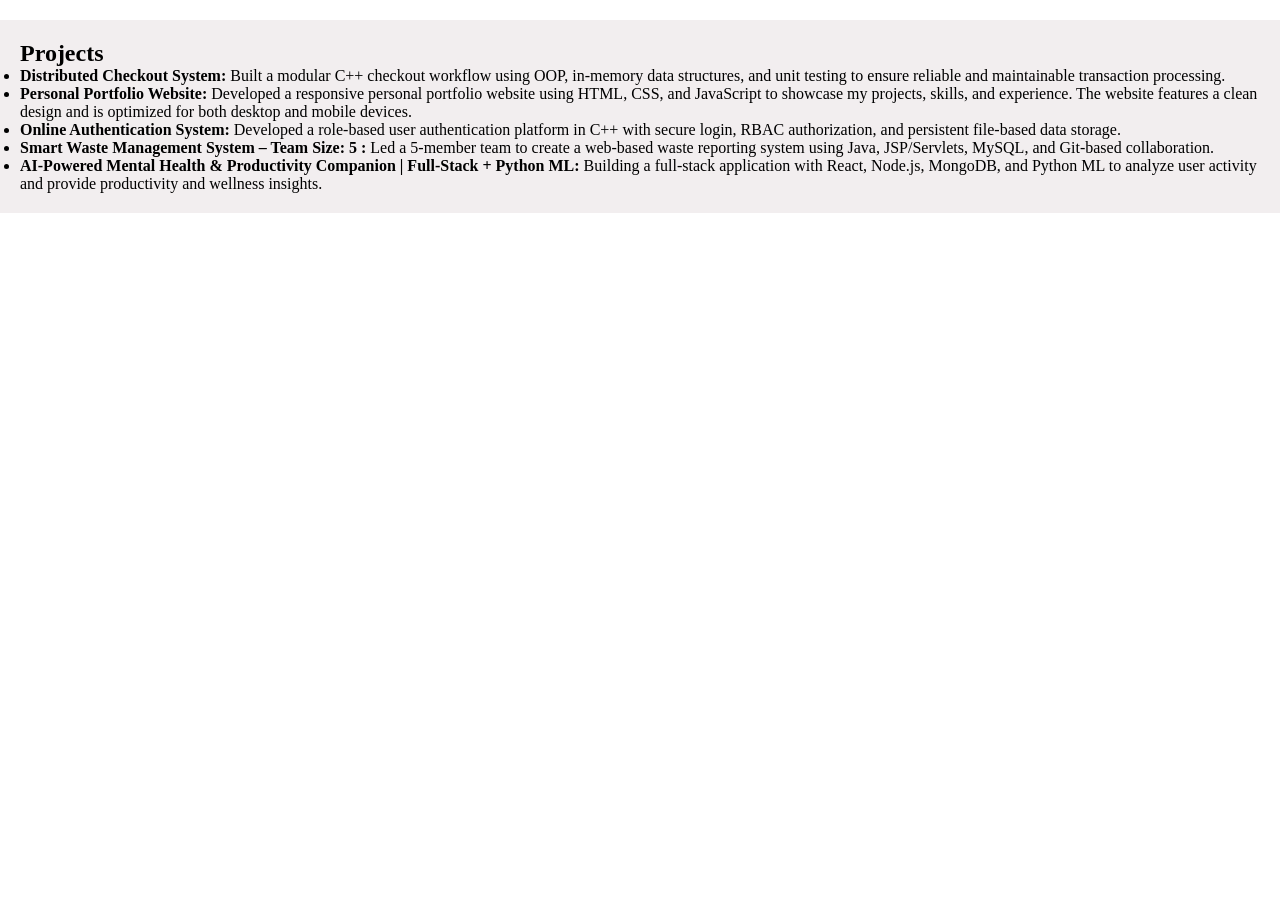
==== projects.html @ d2cfe3a2 "Add files via upload" ====
<!DOCTYPE html>
<html lang="en">
<head>
  <meta charset="UTF-8">
  <meta name="viewport" content="width=device-width, initial-scale=1.0">
  <title> Anant Bangar Portfolio</title>
  <link rel="shortcut icon" href="portfolio-icon.jpg">
  <link rel="stylesheet" href="style.css">
</head>
<body>
    <main>
        <!-- project section -->
        <section id="projects">
        <h2>Projects</h2>
          <ul>
            <li><strong>Distributed Checkout System:</strong> Built a modular C++ checkout workflow using OOP, in-memory data structures, and unit testing to ensure reliable and maintainable transaction processing.</li>
            <li><strong>Personal Portfolio Website:</strong> Developed a responsive personal portfolio website using HTML, CSS, and JavaScript to showcase my projects, skills, and experience. The website features a clean design and is optimized for both desktop and mobile devices.</li>
            <li><strong>Online Authentication System:</strong> Developed a role-based user authentication platform in C++ with secure login, RBAC authorization, and persistent file-based data storage. </li>
            <li><strong>Smart Waste Management System – Team Size: 5 :</strong> Led a 5-member team to create a web-based waste reporting system using Java, JSP/Servlets, MySQL, and Git-based collaboration.</li>
            <li><strong>AI-Powered Mental Health & Productivity Companion | Full-Stack + Python ML: </strong>Building a full-stack application with React, Node.js, MongoDB, and Python ML to analyze user activity and provide productivity and wellness insights.  </li>
           </ul>
        </section>
    </main>
</body>
</html>
---- style.css ----
*{
    margin: 0;
    padding: 0;
    box-sizing: border-box;
}
h1{
    color: rgb(242, 238, 239);
}
.intro{
    justify-content: center;
    align-items: center;
    background-color: #778899;
    /* margin-top: 40px; */
    /* margin-bottom: 30px; */
    /* padding-top: 20px; */
}
.intro img{
    /* margin-left: 10px;
    margin-right: 15px; */
    border-radius: 200px;
    background-color: white;
    padding: 10px;
}
.intro a{
    /* display: inline-block; */
    display: flex;
    flex-wrap: wrap;
    flex-direction: row;
    margin-left: 60px;
    margin-top: 8px;
    justify-content: center;
    align-items: center;
    text-decoration: none;
}
.resume-btn{
    font-size: 20px;
    text-decoration: none;
    border-radius: 6px;
    font-weight: bold;
    border: 2px solid black;
    padding: 10px;
}
.intro p{
    margin-top: 5px;
}
.image{
    display: flex;
    justify-content: center;
    align-items: center;
}

.navbar{
    font-style: italic;
    display: flex;
    justify-content: right;
    align-items: right;
    margin-top: 5px;
    /* margin-bottom: 20px; */
    position: sticky;
    top: 0;
    
    /* background-color: rgb(242, 238, 239); */
}
.navbar a{
    margin: 0 15px;
    display: inline-block;
    padding: 10px;
    background-color: lightslategrey;
    color: white;
    text-decoration: none;
    border-radius: 6px;
    font-weight: bold;
    border: 2px solid black;
}
#sections{
    display: flex;
    justify-content: center;
    align-items: center;
    margin-top: 40px;
    padding: 50px;
    margin-left: 50px;
    margin-right: 20px;
    height: 50vh;
}
#sections a{
    margin: 0 15px;
    /* display: inline-block; */
    padding: 10px;
    background-color: rgba(119, 136, 153, 0.326);
    color: white;
    text-decoration: none;
    border-radius: 6px;
    font-weight: bold;
    border: 2px solid black;
    font-size: 70px;
}
.description{
    background-color: lightslategrey;
    padding: 20px;
}
.description h1{
    text-align: center;
    font-size: 50px;
}
.description p{
    font-size: 30px;
    margin-top: 15px;
    text-align: center;
}
#education, #skills, #projects, #achievements{
    background-color: rgb(242, 238, 239);
    padding: 20px;
    margin-top: 20px;
}
#socials{
    padding: 20px;
    margin-top: 20px;
}
#socials a{
    display: inline-block;
    margin-right: 15px;
    margin-top: 5px;
    padding: 10px;
    background-color: lightslategrey;
    color: white;
    text-decoration: none;
    border-radius: 6px;
    font-weight: bold;
    border: 2px solid black;
}
#FAQs{
    background-color: rgb(242, 238, 239);
    padding: 20px;
    margin-top: 20px;
}
.footer{
    background-color: rgba(225, 219, 211, 0.521);
    padding-bottom: 40px;
    padding-top: 20px;
}
#contact-form{
    background-color: rgb(242, 238, 239);
    padding-left: 100px;
    padding-top: 50px;
    padding-bottom: 30px;
    margin-top: 20px;
    font-size: 40px;
}
#contact-form h2{
    margin-bottom: 80px;
    /* padding-top: 30px; */
}
#name, #email, #message{
    padding: 10px;
    font-size: 25px;
}
#button{
    font-size: 20px;
    text-decoration: none;
    border-radius: 6px;
    /* font-weight: bold; */
    border: 2px solid gray;
    padding: 10px;
}
#checkbox{
    /* width: 20px;
    height: 20px; */
    padding-top: 5px;
    padding-left: 7px;
    font-size: 27px;
}
#HTML, #CSS, #JavaScript{
    display: inline-block;
    margin-right: 15px;
    /* margin-top: 5px; */
    padding: 10px;
}
#achievements{
    padding-left: 10%;
    padding-right: 10%;
    width: 100%;
    height: 100vh;
}
#achievements h2{
    font-size: 50px;
    margin-bottom: 20px;
    display: flex;
    justify-content: center;
    align-items: center;
}
#achievements ul{
    font-size: 30px;
    margin-top: 15px;
    
}
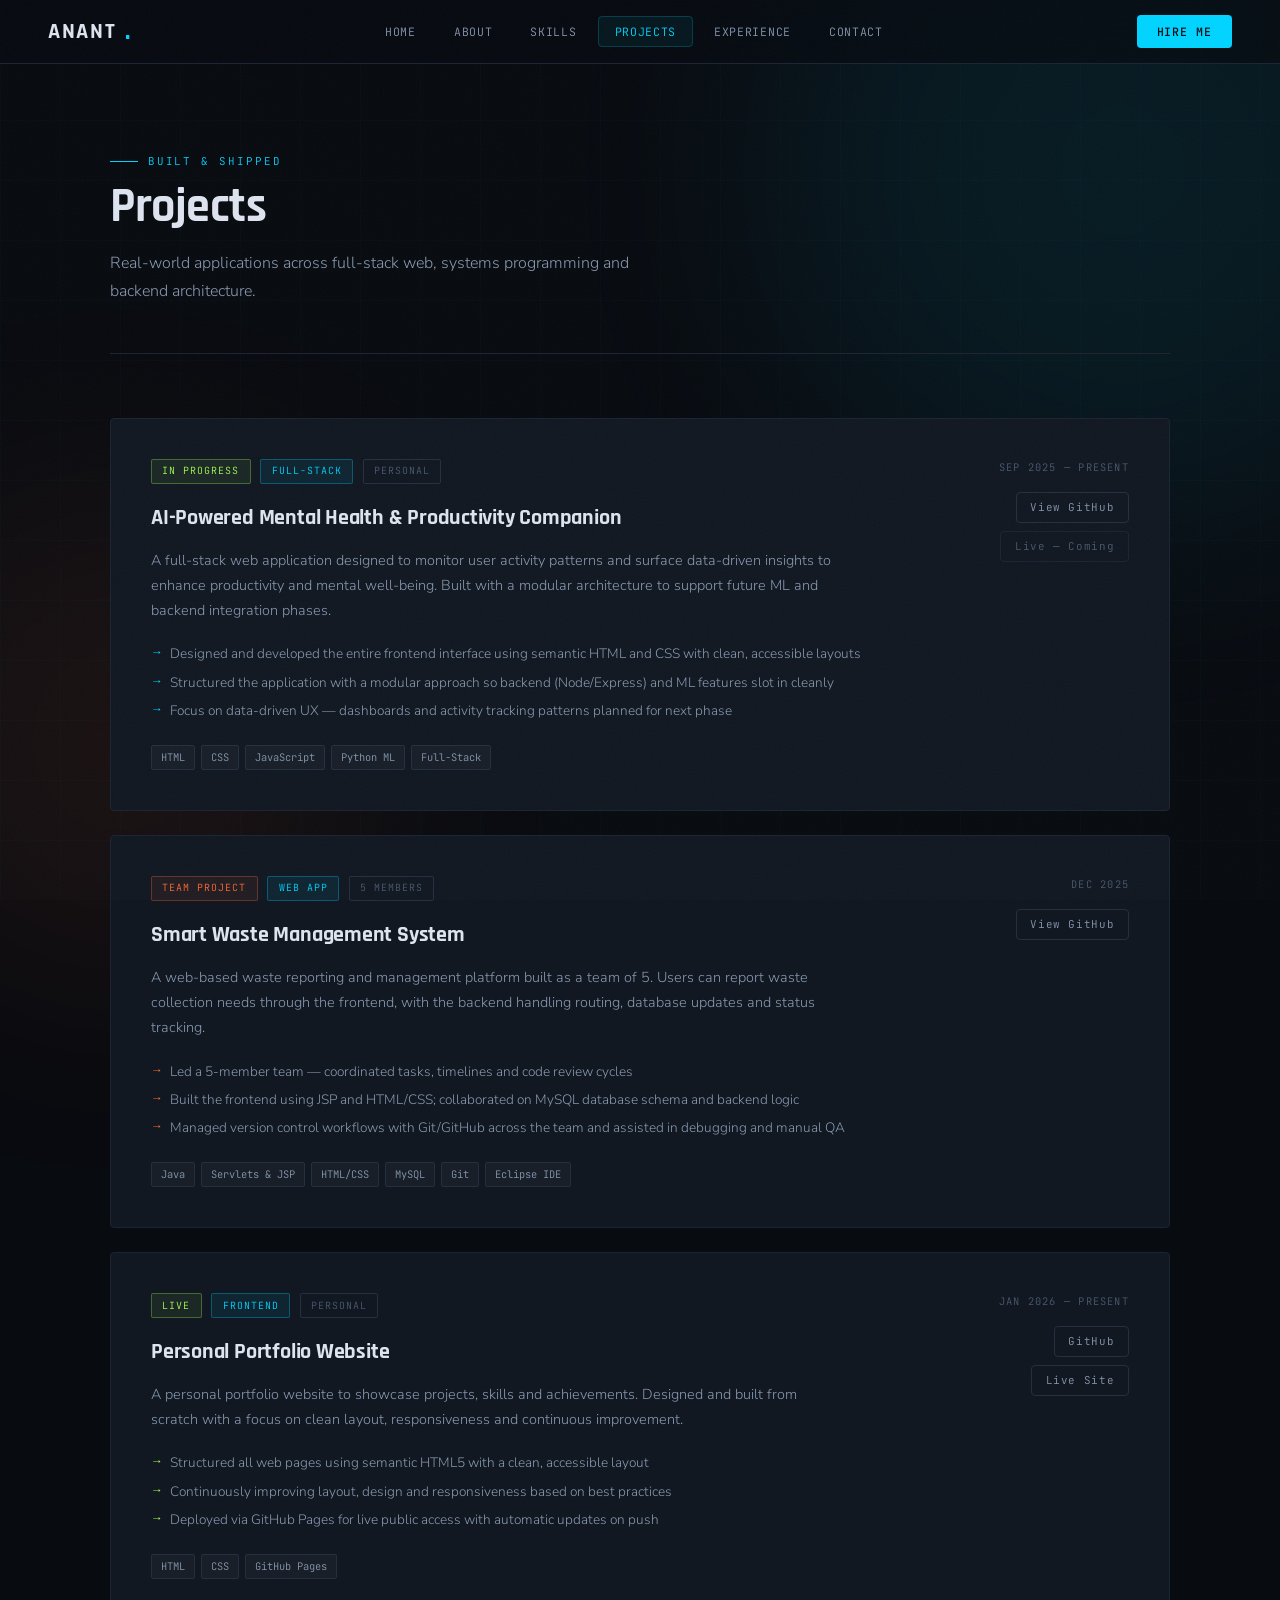
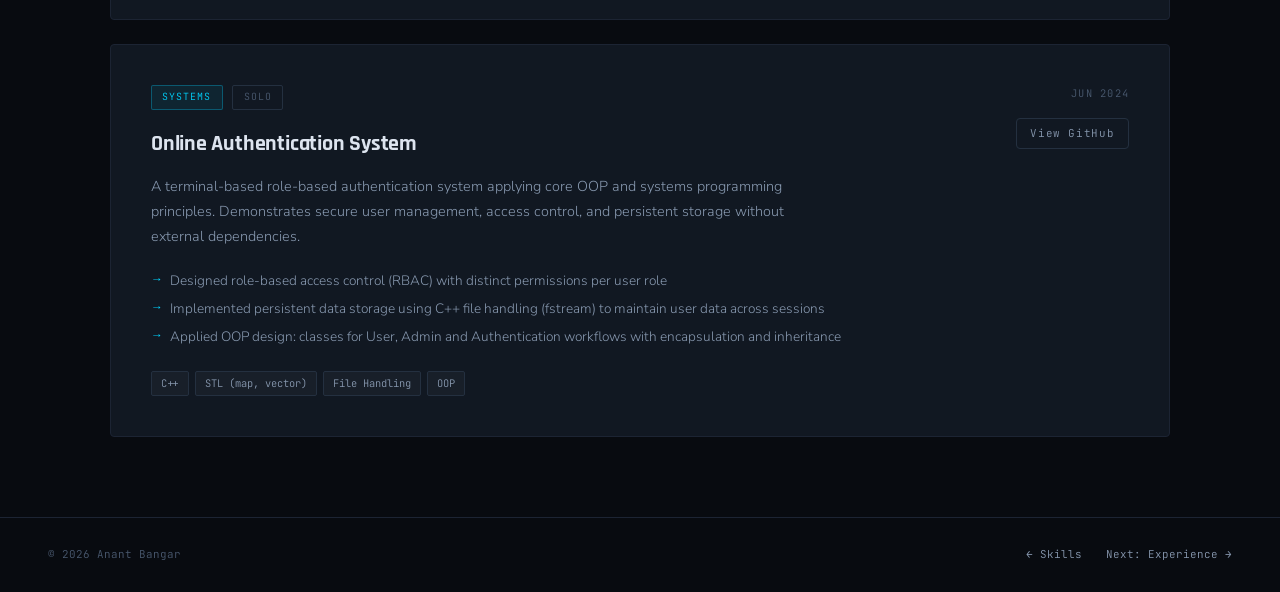
==== commit fc14e996: "Add files via upload" ====
--- a/projects.html
+++ b/projects.html
@@ -1,25 +1,289 @@
-<!DOCTYPE html>
-<html lang="en">
-<head>
-  <meta charset="UTF-8">
-  <meta name="viewport" content="width=device-width, initial-scale=1.0">
-  <title> Anant Bangar Portfolio</title>
-  <link rel="shortcut icon" href="portfolio-icon.jpg">
-  <link rel="stylesheet" href="style.css">
-</head>
-<body>
-    <main>
-        <!-- project section -->
-        <section id="projects">
-        <h2>Projects</h2>
-          <ul>
-            <li><strong>Distributed Checkout System:</strong> Built a modular C++ checkout workflow using OOP, in-memory data structures, and unit testing to ensure reliable and maintainable transaction processing.</li>
-            <li><strong>Personal Portfolio Website:</strong> Developed a responsive personal portfolio website using HTML, CSS, and JavaScript to showcase my projects, skills, and experience. The website features a clean design and is optimized for both desktop and mobile devices.</li>
-            <li><strong>Online Authentication System:</strong> Developed a role-based user authentication platform in C++ with secure login, RBAC authorization, and persistent file-based data storage. </li>
-            <li><strong>Smart Waste Management System – Team Size: 5 :</strong> Led a 5-member team to create a web-based waste reporting system using Java, JSP/Servlets, MySQL, and Git-based collaboration.</li>
-            <li><strong>AI-Powered Mental Health & Productivity Companion | Full-Stack + Python ML: </strong>Building a full-stack application with React, Node.js, MongoDB, and Python ML to analyze user activity and provide productivity and wellness insights.  </li>
-           </ul>
-        </section>
-    </main>
-</body>
-</html>+<!DOCTYPE html>
+<html lang="en">
+<head>
+  <meta charset="UTF-8"/>
+  <meta name="viewport" content="width=device-width, initial-scale=1.0"/>
+  <title>Projects — Anant Bangar</title>
+  <link rel="stylesheet" href="style.css"/>
+  <style>
+    .page-hero { padding: 5rem 0 3rem; border-bottom: 1px solid var(--border); margin-bottom: 4rem; }
+
+    .projects-list { display: flex; flex-direction: column; gap: 1.5rem; margin-bottom: 5rem; }
+
+    .project-card {
+      background: var(--surface);
+      border: 1px solid var(--border);
+      border-radius: var(--radius);
+      padding: 2.5rem;
+      display: grid;
+      grid-template-columns: 1fr auto;
+      gap: 2rem;
+      align-items: start;
+      transition: border-color 0.2s, transform 0.2s, box-shadow 0.2s;
+      position: relative;
+      overflow: hidden;
+    }
+    .project-card::before {
+      content: '';
+      position: absolute;
+      left: 0; top: 0; bottom: 0;
+      width: 3px;
+      background: var(--accent);
+      transform: scaleY(0);
+      transition: transform 0.3s;
+    }
+    .project-card:hover {
+      border-color: rgba(0,212,255,0.25);
+      transform: translateX(4px);
+      box-shadow: 0 8px 32px rgba(0,0,0,0.35);
+    }
+    .project-card:hover::before { transform: scaleY(1); }
+    .project-card.orange::before { background: var(--accent2); }
+    .project-card.lime::before { background: var(--accent3); }
+
+    .project-meta {
+      display: flex;
+      align-items: center;
+      gap: 0.6rem;
+      margin-bottom: 1rem;
+      flex-wrap: wrap;
+    }
+    .project-title {
+      font-family: var(--font-head);
+      font-weight: 700;
+      font-size: 1.35rem;
+      color: var(--text);
+      margin-bottom: 0.75rem;
+      letter-spacing: -0.01em;
+    }
+    .project-desc {
+      font-size: 0.9rem;
+      color: var(--text2);
+      line-height: 1.75;
+      margin-bottom: 1.25rem;
+      max-width: 680px;
+    }
+    .project-highlights {
+      list-style: none;
+      display: flex;
+      flex-direction: column;
+      gap: 0.45rem;
+      margin-bottom: 1.5rem;
+    }
+    .project-highlights li {
+      font-size: 0.85rem;
+      color: var(--text2);
+      padding-left: 1.2rem;
+      position: relative;
+      line-height: 1.55;
+    }
+    .project-highlights li::before {
+      content: '→';
+      position: absolute;
+      left: 0;
+      color: var(--accent);
+      font-size: 0.75rem;
+    }
+    .project-card.orange .project-highlights li::before { color: var(--accent2); }
+    .project-card.lime .project-highlights li::before { color: var(--accent3); }
+
+    .project-right {
+      display: flex;
+      flex-direction: column;
+      align-items: flex-end;
+      gap: 1rem;
+      min-width: 160px;
+    }
+    .project-year {
+      font-family: var(--font-mono);
+      font-size: 0.65rem;
+      color: var(--text3);
+      letter-spacing: 0.12em;
+      text-transform: uppercase;
+    }
+    .project-links { display: flex; flex-direction: column; gap: 0.5rem; align-items: flex-end; }
+    .plink {
+      font-family: var(--font-mono);
+      font-size: 0.68rem;
+      letter-spacing: 0.06em;
+      color: var(--text2);
+      border: 1px solid var(--border2);
+      border-radius: var(--radius);
+      padding: 0.35rem 0.85rem;
+      transition: color 0.2s, border-color 0.2s;
+    }
+    .plink:hover { color: var(--accent); border-color: rgba(0,212,255,0.3); }
+    .plink.coming {
+      color: var(--text3);
+      border-color: var(--border);
+      cursor: default;
+    }
+    .plink.coming:hover { color: var(--text3); border-color: var(--border); }
+
+    @media (max-width: 768px) {
+      .project-card { grid-template-columns: 1fr; }
+      .project-right { align-items: flex-start; }
+    }
+  </style>
+</head>
+<body>
+  <div class="page-grid-bg"></div>
+  <div class="orb orb-1"></div>
+  <div class="orb orb-2"></div>
+
+  <nav class="nav">
+    <a class="nav-logo" href="index.html">ANANT<span class="dot">.</span></a>
+    <ul class="nav-links" id="navLinks">
+      <li><a href="index.html">Home</a></li>
+      <li><a href="about.html">About</a></li>
+      <li><a href="skills.html">Skills</a></li>
+      <li><a href="projects.html" class="active">Projects</a></li>
+      <li><a href="experience.html">Experience</a></li>
+      <li><a href="contact.html">Contact</a></li>
+    </ul>
+    <a class="nav-hire" href="contact.html">Hire Me</a>
+    <div class="hamburger" onclick="toggleNav()"><span></span><span></span><span></span></div>
+  </nav>
+
+  <main class="page">
+    <div class="container">
+
+      <div class="page-hero fade-up">
+        <div class="section-label">Built &amp; Shipped</div>
+        <h1 class="section-title">Projects</h1>
+        <p class="section-sub">Real-world applications across full-stack web, systems programming and backend architecture.</p>
+      </div>
+
+      <div class="projects-list">
+
+        <!-- P1 -->
+        <div class="project-card fade-up">
+          <div class="project-body">
+            <div class="project-meta">
+              <span class="badge badge-lime">In Progress</span>
+              <span class="badge badge-cyan">Full-Stack</span>
+              <span class="badge badge-dim">Personal</span>
+            </div>
+            <div class="project-title">AI-Powered Mental Health &amp; Productivity Companion</div>
+            <p class="project-desc">A full-stack web application designed to monitor user activity patterns and surface data-driven insights to enhance productivity and mental well-being. Built with a modular architecture to support future ML and backend integration phases.</p>
+            <ul class="project-highlights">
+              <li>Designed and developed the entire frontend interface using semantic HTML and CSS with clean, accessible layouts</li>
+              <li>Structured the application with a modular approach so backend (Node/Express) and ML features slot in cleanly</li>
+              <li>Focus on data-driven UX — dashboards and activity tracking patterns planned for next phase</li>
+            </ul>
+            <div class="tags">
+              <span class="tag">HTML</span><span class="tag">CSS</span><span class="tag">JavaScript</span><span class="tag">Python ML</span><span class="tag">Full-Stack</span>
+            </div>
+          </div>
+          <div class="project-right">
+            <div class="project-year">Sep 2025 — Present</div>
+            <div class="project-links">
+              <a class="plink" href="#">View GitHub</a>
+              <a class="plink coming">Live — Coming</a>
+            </div>
+          </div>
+        </div>
+
+        <!-- P2 -->
+        <div class="project-card orange fade-up">
+          <div class="project-body">
+            <div class="project-meta">
+              <span class="badge badge-orange">Team Project</span>
+              <span class="badge badge-cyan">Web App</span>
+              <span class="badge badge-dim">5 Members</span>
+            </div>
+            <div class="project-title">Smart Waste Management System</div>
+            <p class="project-desc">A web-based waste reporting and management platform built as a team of 5. Users can report waste collection needs through the frontend, with the backend handling routing, database updates and status tracking.</p>
+            <ul class="project-highlights">
+              <li>Led a 5-member team — coordinated tasks, timelines and code review cycles</li>
+              <li>Built the frontend using JSP and HTML/CSS; collaborated on MySQL database schema and backend logic</li>
+              <li>Managed version control workflows with Git/GitHub across the team and assisted in debugging and manual QA</li>
+            </ul>
+            <div class="tags">
+              <span class="tag">Java</span><span class="tag">Servlets &amp; JSP</span><span class="tag">HTML/CSS</span><span class="tag">MySQL</span><span class="tag">Git</span><span class="tag">Eclipse IDE</span>
+            </div>
+          </div>
+          <div class="project-right">
+            <div class="project-year">Dec 2025</div>
+            <div class="project-links">
+              <a class="plink" href="#">View GitHub</a>
+            </div>
+          </div>
+        </div>
+
+        <!-- P3 -->
+        <div class="project-card lime fade-up">
+          <div class="project-body">
+            <div class="project-meta">
+              <span class="badge badge-lime">Live</span>
+              <span class="badge badge-cyan">Frontend</span>
+              <span class="badge badge-dim">Personal</span>
+            </div>
+            <div class="project-title">Personal Portfolio Website</div>
+            <p class="project-desc">A personal portfolio website to showcase projects, skills and achievements. Designed and built from scratch with a focus on clean layout, responsiveness and continuous improvement.</p>
+            <ul class="project-highlights">
+              <li>Structured all web pages using semantic HTML5 with a clean, accessible layout</li>
+              <li>Continuously improving layout, design and responsiveness based on best practices</li>
+              <li>Deployed via GitHub Pages for live public access with automatic updates on push</li>
+            </ul>
+            <div class="tags">
+              <span class="tag">HTML</span><span class="tag">CSS</span><span class="tag">GitHub Pages</span>
+            </div>
+          </div>
+          <div class="project-right">
+            <div class="project-year">Jan 2026 — Present</div>
+            <div class="project-links">
+              <a class="plink" href="#">GitHub</a>
+              <a class="plink" href="#">Live Site</a>
+            </div>
+          </div>
+        </div>
+
+        <!-- P4 -->
+        <div class="project-card fade-up">
+          <div class="project-body">
+            <div class="project-meta">
+              <span class="badge badge-cyan">Systems</span>
+              <span class="badge badge-dim">Solo</span>
+            </div>
+            <div class="project-title">Online Authentication System</div>
+            <p class="project-desc">A terminal-based role-based authentication system applying core OOP and systems programming principles. Demonstrates secure user management, access control, and persistent storage without external dependencies.</p>
+            <ul class="project-highlights">
+              <li>Designed role-based access control (RBAC) with distinct permissions per user role</li>
+              <li>Implemented persistent data storage using C++ file handling (fstream) to maintain user data across sessions</li>
+              <li>Applied OOP design: classes for User, Admin and Authentication workflows with encapsulation and inheritance</li>
+            </ul>
+            <div class="tags">
+              <span class="tag">C++</span><span class="tag">STL (map, vector)</span><span class="tag">File Handling</span><span class="tag">OOP</span>
+            </div>
+          </div>
+          <div class="project-right">
+            <div class="project-year">Jun 2024</div>
+            <div class="project-links">
+              <a class="plink" href="#">View GitHub</a>
+            </div>
+          </div>
+        </div>
+
+      </div>
+    </div>
+  </main>
+
+  <footer class="footer">
+    <span>© 2026 Anant Bangar</span>
+    <div class="footer-right">
+      <a href="skills.html">← Skills</a>
+      <a href="experience.html">Next: Experience →</a>
+    </div>
+  </footer>
+
+  <script>
+    function toggleNav() { document.getElementById('navLinks').classList.toggle('open'); }
+    const obs = new IntersectionObserver(entries =>
+      entries.forEach((e,i) => e.isIntersecting && setTimeout(() => e.target.classList.add('visible'), i*100)),
+      { threshold: 0.06 }
+    );
+    document.querySelectorAll('.fade-up').forEach(el => obs.observe(el));
+  </script>
+</body>
+</html>
--- a/style.css
+++ b/style.css
@@ -1,195 +1,350 @@
-*{
-    margin: 0;
-    padding: 0;
-    box-sizing: border-box;
-}
-h1{
-    color: rgb(242, 238, 239);
-}
-.intro{
-    justify-content: center;
-    align-items: center;
-    background-color: #778899;
-    /* margin-top: 40px; */
-    /* margin-bottom: 30px; */
-    /* padding-top: 20px; */
-}
-.intro img{
-    /* margin-left: 10px;
-    margin-right: 15px; */
-    border-radius: 200px;
-    background-color: white;
-    padding: 10px;
-}
-.intro a{
-    /* display: inline-block; */
-    display: flex;
-    flex-wrap: wrap;
-    flex-direction: row;
-    margin-left: 60px;
-    margin-top: 8px;
-    justify-content: center;
-    align-items: center;
-    text-decoration: none;
-}
-.resume-btn{
-    font-size: 20px;
-    text-decoration: none;
-    border-radius: 6px;
-    font-weight: bold;
-    border: 2px solid black;
-    padding: 10px;
-}
-.intro p{
-    margin-top: 5px;
-}
-.image{
-    display: flex;
-    justify-content: center;
-    align-items: center;
-}
-
-.navbar{
-    font-style: italic;
-    display: flex;
-    justify-content: right;
-    align-items: right;
-    margin-top: 5px;
-    /* margin-bottom: 20px; */
-    position: sticky;
-    top: 0;
-    
-    /* background-color: rgb(242, 238, 239); */
-}
-.navbar a{
-    margin: 0 15px;
-    display: inline-block;
-    padding: 10px;
-    background-color: lightslategrey;
-    color: white;
-    text-decoration: none;
-    border-radius: 6px;
-    font-weight: bold;
-    border: 2px solid black;
-}
-#sections{
-    display: flex;
-    justify-content: center;
-    align-items: center;
-    margin-top: 40px;
-    padding: 50px;
-    margin-left: 50px;
-    margin-right: 20px;
-    height: 50vh;
-}
-#sections a{
-    margin: 0 15px;
-    /* display: inline-block; */
-    padding: 10px;
-    background-color: rgba(119, 136, 153, 0.326);
-    color: white;
-    text-decoration: none;
-    border-radius: 6px;
-    font-weight: bold;
-    border: 2px solid black;
-    font-size: 70px;
-}
-.description{
-    background-color: lightslategrey;
-    padding: 20px;
-}
-.description h1{
-    text-align: center;
-    font-size: 50px;
-}
-.description p{
-    font-size: 30px;
-    margin-top: 15px;
-    text-align: center;
-}
-#education, #skills, #projects, #achievements{
-    background-color: rgb(242, 238, 239);
-    padding: 20px;
-    margin-top: 20px;
-}
-#socials{
-    padding: 20px;
-    margin-top: 20px;
-}
-#socials a{
-    display: inline-block;
-    margin-right: 15px;
-    margin-top: 5px;
-    padding: 10px;
-    background-color: lightslategrey;
-    color: white;
-    text-decoration: none;
-    border-radius: 6px;
-    font-weight: bold;
-    border: 2px solid black;
-}
-#FAQs{
-    background-color: rgb(242, 238, 239);
-    padding: 20px;
-    margin-top: 20px;
-}
-.footer{
-    background-color: rgba(225, 219, 211, 0.521);
-    padding-bottom: 40px;
-    padding-top: 20px;
-}
-#contact-form{
-    background-color: rgb(242, 238, 239);
-    padding-left: 100px;
-    padding-top: 50px;
-    padding-bottom: 30px;
-    margin-top: 20px;
-    font-size: 40px;
-}
-#contact-form h2{
-    margin-bottom: 80px;
-    /* padding-top: 30px; */
-}
-#name, #email, #message{
-    padding: 10px;
-    font-size: 25px;
-}
-#button{
-    font-size: 20px;
-    text-decoration: none;
-    border-radius: 6px;
-    /* font-weight: bold; */
-    border: 2px solid gray;
-    padding: 10px;
-}
-#checkbox{
-    /* width: 20px;
-    height: 20px; */
-    padding-top: 5px;
-    padding-left: 7px;
-    font-size: 27px;
-}
-#HTML, #CSS, #JavaScript{
-    display: inline-block;
-    margin-right: 15px;
-    /* margin-top: 5px; */
-    padding: 10px;
-}
-#achievements{
-    padding-left: 10%;
-    padding-right: 10%;
-    width: 100%;
-    height: 100vh;
-}
-#achievements h2{
-    font-size: 50px;
-    margin-bottom: 20px;
-    display: flex;
-    justify-content: center;
-    align-items: center;
-}
-#achievements ul{
-    font-size: 30px;
-    margin-top: 15px;
-    
-}+/* ============================================================
+   ANANT BANGAR — PORTFOLIO STYLESHEET
+   Aesthetic: Refined Dark Industrial + Editorial
+   Fonts: Clash Display + Cabinet Grotesk + JetBrains Mono
+   ============================================================ */
+
+@import url('https://fonts.googleapis.com/css2?family=Rajdhani:wght@400;500;600;700&family=Nunito+Sans:ital,wght@0,300;0,400;0,600;1,300&family=JetBrains+Mono:wght@300;400;500&display=swap');
+
+/* ── RESET ── */
+*, *::before, *::after { box-sizing: border-box; margin: 0; padding: 0; }
+html { scroll-behavior: smooth; font-size: 16px; }
+img, svg { display: block; max-width: 100%; }
+a { text-decoration: none; }
+ul { list-style: none; }
+button { cursor: pointer; border: none; background: none; font: inherit; }
+
+/* ── CSS VARIABLES ── */
+:root {
+  --bg:        #080b10;
+  --bg2:       #0d1117;
+  --surface:   #111822;
+  --border:    #1c2433;
+  --border2:   #243040;
+
+  --accent:    #00d4ff;       /* cyan — primary */
+  --accent2:   #ff6b35;       /* orange — secondary */
+  --accent3:   #a8ff57;       /* lime — tertiary  */
+
+  --text:      #dde4ef;
+  --text2:     #8899b0;
+  --text3:     #4a5a70;
+
+  --font-head: 'Rajdhani', sans-serif;
+  --font-body: 'Nunito Sans', sans-serif;
+  --font-mono: 'JetBrains Mono', monospace;
+
+  --radius:    4px;
+  --shadow:    0 8px 32px rgba(0,0,0,0.4);
+  --glow:      0 0 40px rgba(0,212,255,0.12);
+}
+
+/* ── BASE ── */
+body {
+  background: var(--bg);
+  color: var(--text);
+  font-family: var(--font-body);
+  font-weight: 300;
+  line-height: 1.65;
+  min-height: 100vh;
+  position: relative;
+  overflow-x: hidden;
+}
+
+/* Noise grain */
+body::after {
+  content: '';
+  position: fixed;
+  inset: 0;
+  background-image: url("data:image/svg+xml,%3Csvg xmlns='http://www.w3.org/2000/svg' width='300' height='300'%3E%3Cfilter id='n'%3E%3CfeTurbulence type='fractalNoise' baseFrequency='0.75' numOctaves='4' stitchTiles='stitch'/%3E%3C/filter%3E%3Crect width='300' height='300' filter='url(%23n)' opacity='0.035'/%3E%3C/svg%3E");
+  pointer-events: none;
+  z-index: 9000;
+  opacity: 0.7;
+}
+
+/* ── GRID BACKGROUND ── */
+.page-grid-bg {
+  position: fixed;
+  inset: 0;
+  background-image:
+    linear-gradient(rgba(0,212,255,0.025) 1px, transparent 1px),
+    linear-gradient(90deg, rgba(0,212,255,0.025) 1px, transparent 1px);
+  background-size: 60px 60px;
+  pointer-events: none;
+  z-index: 0;
+}
+
+/* ── AMBIENT ORBS ── */
+.orb {
+  position: fixed;
+  border-radius: 50%;
+  filter: blur(130px);
+  opacity: 0.08;
+  pointer-events: none;
+  z-index: 0;
+}
+.orb-1 { width: 700px; height: 700px; background: var(--accent); top: -20%; right: -15%; }
+.orb-2 { width: 500px; height: 500px; background: var(--accent2); bottom: -10%; left: -10%; }
+.orb-3 { width: 350px; height: 350px; background: var(--accent3); top: 50%; left: 40%; }
+
+/* ── NAVIGATION ── */
+.nav {
+  position: fixed;
+  top: 0; left: 0; right: 0;
+  z-index: 1000;
+  height: 64px;
+  display: flex;
+  align-items: center;
+  justify-content: space-between;
+  padding: 0 3rem;
+  background: rgba(8,11,16,0.75);
+  backdrop-filter: blur(24px) saturate(180%);
+  border-bottom: 1px solid var(--border);
+}
+
+.nav-logo {
+  font-family: var(--font-head);
+  font-weight: 700;
+  font-size: 1.35rem;
+  letter-spacing: 0.08em;
+  color: var(--text);
+  display: flex;
+  align-items: center;
+  gap: 0.5rem;
+}
+.nav-logo .dot { color: var(--accent); font-size: 1.6rem; line-height: 0; }
+
+.nav-links {
+  display: flex;
+  align-items: center;
+  gap: 0.25rem;
+}
+
+.nav-links a {
+  font-family: var(--font-mono);
+  font-size: 0.72rem;
+  letter-spacing: 0.06em;
+  text-transform: uppercase;
+  color: var(--text2);
+  padding: 0.45rem 1rem;
+  border-radius: var(--radius);
+  border: 1px solid transparent;
+  transition: color 0.2s, border-color 0.2s, background 0.2s;
+}
+.nav-links a:hover {
+  color: var(--text);
+  background: var(--surface);
+  border-color: var(--border);
+}
+.nav-links a.active {
+  color: var(--accent);
+  background: rgba(0,212,255,0.06);
+  border-color: rgba(0,212,255,0.2);
+}
+
+.nav-hire {
+  font-family: var(--font-mono);
+  font-size: 0.72rem;
+  letter-spacing: 0.08em;
+  text-transform: uppercase;
+  background: var(--accent);
+  color: var(--bg);
+  padding: 0.45rem 1.25rem;
+  border-radius: var(--radius);
+  font-weight: 500;
+  transition: opacity 0.2s, transform 0.15s;
+}
+.nav-hire:hover { opacity: 0.85; transform: translateY(-1px); }
+
+/* ── PAGE WRAPPER ── */
+.page {
+  position: relative;
+  z-index: 1;
+  padding-top: 64px;
+  min-height: 100vh;
+}
+
+.container {
+  max-width: 1140px;
+  margin: 0 auto;
+  padding: 0 2.5rem;
+}
+
+/* ── SECTION HEADER ── */
+.section-label {
+  display: inline-flex;
+  align-items: center;
+  gap: 0.6rem;
+  font-family: var(--font-mono);
+  font-size: 0.68rem;
+  letter-spacing: 0.18em;
+  text-transform: uppercase;
+  color: var(--accent);
+  margin-bottom: 0.75rem;
+}
+.section-label::before {
+  content: '';
+  width: 28px;
+  height: 1px;
+  background: var(--accent);
+}
+
+.section-title {
+  font-family: var(--font-head);
+  font-weight: 700;
+  font-size: clamp(2rem, 4vw, 3rem);
+  letter-spacing: -0.01em;
+  color: var(--text);
+  line-height: 1.05;
+  margin-bottom: 1rem;
+}
+
+.section-sub {
+  font-size: 1rem;
+  color: var(--text2);
+  max-width: 520px;
+  line-height: 1.75;
+}
+
+.section-divider {
+  width: 100%;
+  height: 1px;
+  background: var(--border);
+  margin: 1.5rem 0 3rem;
+}
+
+/* ── CARDS ── */
+.card {
+  background: var(--surface);
+  border: 1px solid var(--border);
+  border-radius: var(--radius);
+  transition: border-color 0.2s, transform 0.2s, box-shadow 0.2s;
+}
+.card:hover {
+  border-color: var(--border2);
+  transform: translateY(-3px);
+  box-shadow: var(--shadow);
+}
+.card.accent-hover:hover {
+  border-color: rgba(0,212,255,0.35);
+  box-shadow: var(--glow);
+}
+
+/* ── BADGES ── */
+.badge {
+  display: inline-block;
+  font-family: var(--font-mono);
+  font-size: 0.62rem;
+  letter-spacing: 0.1em;
+  text-transform: uppercase;
+  padding: 0.22rem 0.65rem;
+  border-radius: 2px;
+  border: 1px solid;
+}
+.badge-cyan   { color: var(--accent);  border-color: rgba(0,212,255,0.3);  background: rgba(0,212,255,0.07); }
+.badge-orange { color: var(--accent2); border-color: rgba(255,107,53,0.3); background: rgba(255,107,53,0.07); }
+.badge-lime   { color: var(--accent3); border-color: rgba(168,255,87,0.3); background: rgba(168,255,87,0.07); }
+.badge-dim    { color: var(--text3);   border-color: var(--border2);       background: transparent; }
+
+/* ── PILL TAGS ── */
+.tag {
+  font-family: var(--font-mono);
+  font-size: 0.65rem;
+  color: var(--text2);
+  background: rgba(255,255,255,0.03);
+  border: 1px solid var(--border2);
+  padding: 0.18rem 0.55rem;
+  border-radius: 2px;
+}
+.tags { display: flex; flex-wrap: wrap; gap: 0.4rem; }
+
+/* ── BUTTONS ── */
+.btn {
+  display: inline-flex;
+  align-items: center;
+  gap: 0.5rem;
+  font-family: var(--font-mono);
+  font-size: 0.75rem;
+  letter-spacing: 0.07em;
+  text-transform: uppercase;
+  padding: 0.75rem 1.75rem;
+  border-radius: var(--radius);
+  border: 1px solid;
+  transition: all 0.2s;
+  cursor: pointer;
+}
+.btn-primary {
+  background: var(--accent);
+  color: var(--bg);
+  border-color: var(--accent);
+}
+.btn-primary:hover { opacity: 0.88; transform: translateY(-2px); }
+
+.btn-outline {
+  background: transparent;
+  color: var(--text2);
+  border-color: var(--border2);
+}
+.btn-outline:hover { color: var(--text); border-color: var(--text2); }
+
+/* ── FADE-UP ANIMATION ── */
+.fade-up {
+  opacity: 0;
+  transform: translateY(24px);
+  transition: opacity 0.55s ease, transform 0.55s ease;
+}
+.fade-up.visible { opacity: 1; transform: translateY(0); }
+
+/* ── FOOTER ── */
+.footer {
+  border-top: 1px solid var(--border);
+  padding: 1.75rem 3rem;
+  display: flex;
+  align-items: center;
+  justify-content: space-between;
+  font-family: var(--font-mono);
+  font-size: 0.68rem;
+  color: var(--text3);
+  position: relative;
+  z-index: 1;
+}
+.footer a { color: var(--text2); transition: color 0.2s; }
+.footer a:hover { color: var(--accent); }
+.footer-right { display: flex; gap: 1.5rem; }
+
+/* ── HAMBURGER (mobile) ── */
+.hamburger {
+  display: none;
+  flex-direction: column;
+  gap: 5px;
+  padding: 4px;
+  cursor: pointer;
+}
+.hamburger span {
+  width: 22px; height: 2px;
+  background: var(--text2);
+  border-radius: 2px;
+  transition: all 0.3s;
+}
+
+/* ── RESPONSIVE ── */
+@media (max-width: 768px) {
+  .nav { padding: 0 1.25rem; }
+  .hamburger { display: flex; }
+  .nav-links {
+    display: none;
+    position: absolute;
+    top: 64px; left: 0; right: 0;
+    flex-direction: column;
+    background: var(--bg2);
+    border-bottom: 1px solid var(--border);
+    padding: 1rem 1.25rem;
+    gap: 0.25rem;
+  }
+  .nav-links.open { display: flex; }
+  .nav-links a { padding: 0.65rem 0.75rem; }
+  .nav-hire { display: none; }
+  .container { padding: 0 1.25rem; }
+  .footer { flex-direction: column; gap: 0.5rem; text-align: center; padding: 1.5rem 1.25rem; }
+  .footer-right { justify-content: center; }
+}
